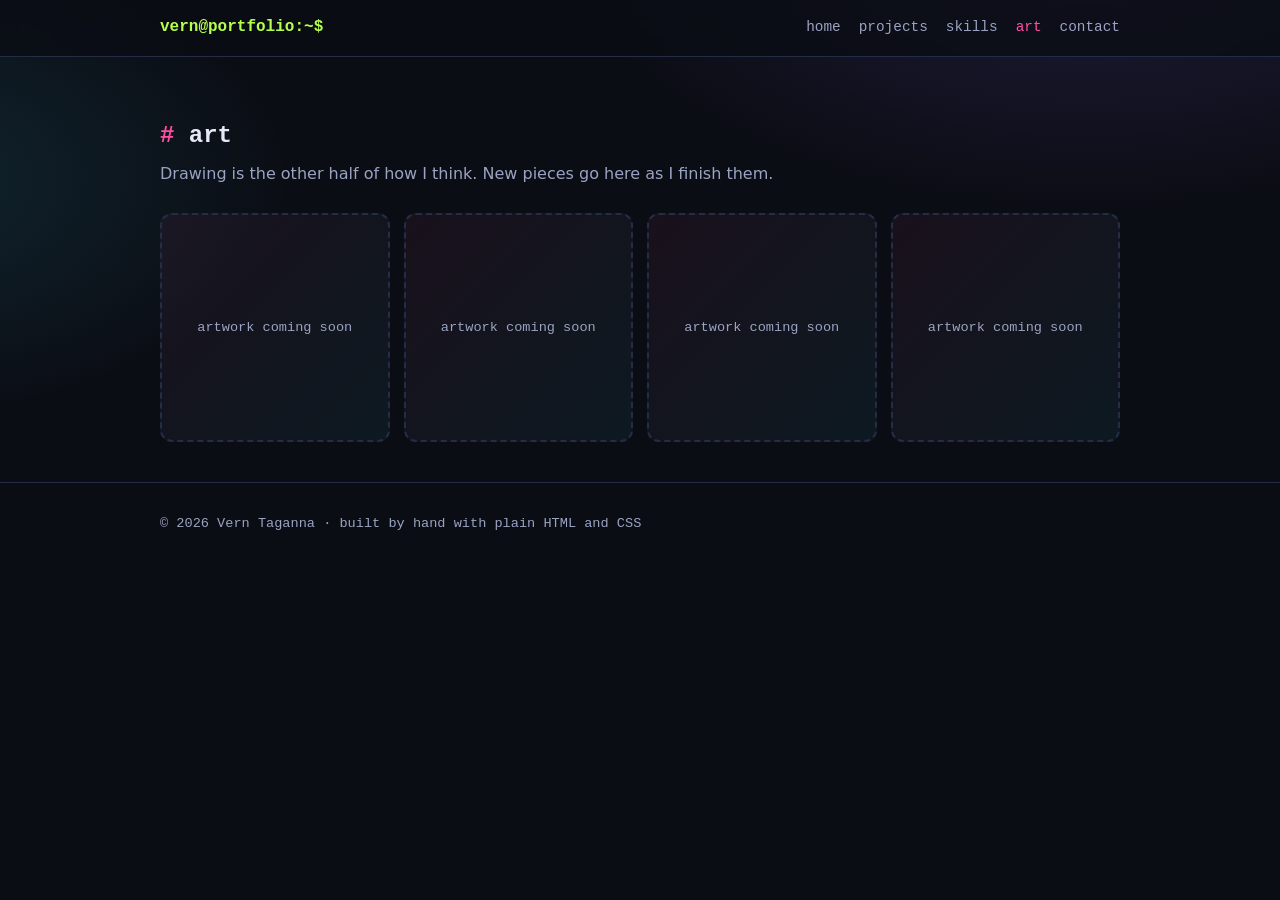
==== art.html @ a0c126cc "Add portfolio site Co-Authored-By: Claude Sonnet 5.5 <noreply@anthropic.com>" ====
<!doctype html>
<html lang="en">
<head>
<meta charset="utf-8">
<meta name="viewport" content="width=device-width, initial-scale=1">
<title>Art | Vern Taganna</title>
<meta name="description" content="Portfolio of Vern Taganna: artist, cybersecurity student, and home server builder.">
<link rel="stylesheet" href="style.css">
</head>
<body>
<nav><div class="wrap">
  <span class="logo">vern@portfolio:~$</span>
  <ul><li><a href="index.html">home</a></li><li><a href="projects.html">projects</a></li><li><a href="skills.html">skills</a></li><li><a href="art.html" class="active">art</a></li><li><a href="contact.html">contact</a></li></ul>
</div></nav>
<main><section class="page"><div class="wrap">
  <h2>art</h2>
  <p class="sub">Drawing is the other half of how I think. New pieces go here as I finish them.</p>
  <div class="art">
    <!-- Replace a .slot with: <img src="art/your-file.png" alt="Describe the piece" loading="lazy"> -->
    <div class="slot">artwork coming soon</div>
    <div class="slot">artwork coming soon</div>
    <div class="slot">artwork coming soon</div>
    <div class="slot">artwork coming soon</div>
  </div>
</div></section></main>
<footer><div class="wrap">&copy; 2026 Vern Taganna &middot; built by hand with plain HTML and CSS</div></footer>
</body>
</html>
---- style.css ----
:root{
  --bg:#0b0d14; --panel:#131726; --panel2:#1a1f33; --text:#e6e9f5; --muted:#9aa3c2; --line:#262c47;
  --pink:#ff4fa3; --cyan:#35e0ff; --lime:#b6ff4f; --violet:#8b6bff; --amber:#ffb84f;
  --mono:ui-monospace,SFMono-Regular,Menlo,Consolas,"Liberation Mono",monospace;
  --sans:system-ui,-apple-system,"Segoe UI",Roboto,Helvetica,Arial,sans-serif;
}
*{box-sizing:border-box}
body{margin:0;background:var(--bg);color:var(--text);font-family:var(--sans);line-height:1.6;
  background-image:radial-gradient(900px 500px at 85% -10%,rgba(139,107,255,.18),transparent 60%),
                   radial-gradient(700px 400px at -10% 20%,rgba(53,224,255,.12),transparent 60%);
  background-attachment:fixed}
a{color:var(--cyan);text-decoration:none}
a:hover{text-decoration:underline}
.wrap{max-width:1000px;margin:0 auto;padding:0 20px}
nav{position:sticky;top:0;z-index:5;backdrop-filter:blur(10px);background:rgba(11,13,20,.8);border-bottom:1px solid var(--line)}
nav .wrap{display:flex;gap:20px;align-items:center;justify-content:space-between;height:56px}
.logo{font-family:var(--mono);font-weight:700;color:var(--lime)}
nav ul{display:flex;gap:18px;list-style:none;margin:0;padding:0;font-family:var(--mono);font-size:.9rem}
nav ul a{color:var(--muted)}
nav ul a:hover{color:var(--pink);text-decoration:none}
nav ul a.active{color:var(--pink)}
header.hero{padding:110px 0 80px}
.prompt{font-family:var(--mono);color:var(--lime);font-size:.95rem}
h1{font-size:clamp(2.2rem,6vw,3.8rem);line-height:1.1;margin:.3em 0}
.grad{background:linear-gradient(90deg,var(--pink),var(--violet),var(--cyan));-webkit-background-clip:text;background-clip:text;color:transparent}
.lead{max-width:640px;color:var(--muted);font-size:1.1rem}
.cursor{display:inline-block;width:.6ch;height:1em;background:var(--lime);vertical-align:-.15em;animation:blink 1s steps(1) infinite}
@keyframes blink{50%{opacity:0}}
.btns{display:flex;gap:12px;flex-wrap:wrap;margin-top:26px}
.btn{font-family:var(--mono);padding:10px 18px;border-radius:8px;border:1px solid var(--line);background:var(--panel);color:var(--text);font-size:.9rem}
.btn:hover{text-decoration:none;border-color:var(--cyan);box-shadow:0 0 18px rgba(53,224,255,.25)}
.btn.primary{background:linear-gradient(90deg,var(--pink),var(--violet));border:none;color:#fff}
section.page{padding:60px 0 40px}
h2{font-family:var(--mono);font-size:1.5rem;margin:0 0 6px}
h2::before{content:"# ";color:var(--pink)}
.sub{color:var(--muted);margin:0 0 26px}
.grid{display:grid;gap:18px;grid-template-columns:repeat(auto-fit,minmax(270px,1fr))}
.card{background:var(--panel);border:1px solid var(--line);border-radius:12px;padding:20px;position:relative;overflow:hidden;transition:transform .15s,border-color .15s}
.card:hover{transform:translateY(-3px);border-color:var(--accent,var(--cyan))}
.card::before{content:"";position:absolute;inset:0 0 auto 0;height:3px;background:var(--accent,var(--cyan))}
.card h3{margin:.2em 0 .4em;font-size:1.15rem}
.card p{color:var(--muted);margin:.2em 0 1em;font-size:.95rem}
.tags{display:flex;flex-wrap:wrap;gap:6px;margin-bottom:14px}
.tag{font-family:var(--mono);font-size:.75rem;padding:3px 9px;border-radius:999px;background:var(--panel2);color:var(--accent,var(--cyan));border:1px solid var(--line)}
.skills{display:grid;gap:14px;grid-template-columns:repeat(auto-fit,minmax(220px,1fr))}
.skill{background:var(--panel);border:1px solid var(--line);border-left:4px solid var(--accent);border-radius:10px;padding:16px}
.skill h3{margin:0 0 6px;font-family:var(--mono);font-size:.95rem;color:var(--accent)}
.skill p{margin:0;color:var(--muted);font-size:.92rem}
.art{display:grid;gap:14px;grid-template-columns:repeat(auto-fill,minmax(210px,1fr))}
.slot{aspect-ratio:1/1;border:2px dashed var(--line);border-radius:12px;display:flex;align-items:center;justify-content:center;text-align:center;color:var(--muted);font-family:var(--mono);font-size:.85rem;padding:14px;
  background:linear-gradient(135deg,rgba(255,79,163,.06),rgba(53,224,255,.06))}
.art img{width:100%;aspect-ratio:1/1;object-fit:cover;border-radius:12px;border:1px solid var(--line)}
.links{list-style:none;padding:0;margin:0;font-family:var(--mono);font-size:1.05rem}
.links li{margin:0 0 12px}
.links span{color:var(--lime)}
footer{border-top:1px solid var(--line);padding:30px 0;color:var(--muted);font-family:var(--mono);font-size:.85rem}
@media (max-width:600px){nav ul{gap:12px;font-size:.8rem}nav ul~.logo,nav .logo:not(:only-child){display:none}header.hero{padding-top:60px}}
@media (prefers-reduced-motion:reduce){.cursor{animation:none}.card{transition:none}}
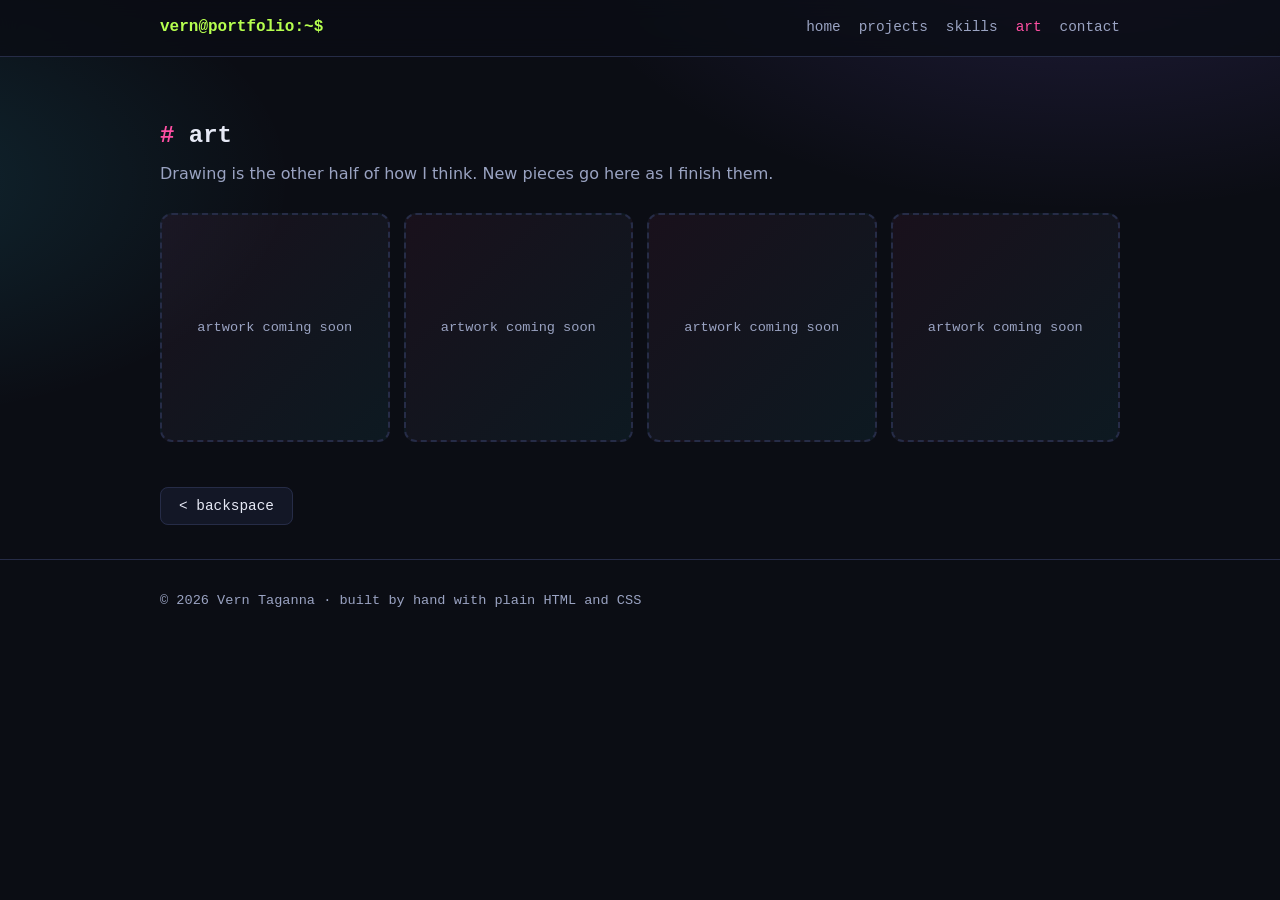
==== commit deca3ed8: "Add backspace buttons and Instagram link Co-Authored-By: Claude Sonnet 5.5 <noreply@anthropic.com>" ====
--- a/art.html
+++ b/art.html
@@ -23,6 +23,7 @@
     <div class="slot">artwork coming soon</div>
   </div>
 </div></section></main>
+<div class="wrap back"><a class="btn" href="index.html">&lt; backspace</a></div>
 <footer><div class="wrap">&copy; 2026 Vern Taganna &middot; built by hand with plain HTML and CSS</div></footer>
 </body>
 </html>
--- a/style.css
+++ b/style.css
@@ -56,3 +56,4 @@
 footer{border-top:1px solid var(--line);padding:30px 0;color:var(--muted);font-family:var(--mono);font-size:.85rem}
 @media (max-width:600px){nav ul{gap:12px;font-size:.8rem}nav ul~.logo,nav .logo:not(:only-child){display:none}header.hero{padding-top:60px}}
 @media (prefers-reduced-motion:reduce){.cursor{animation:none}.card{transition:none}}
+.back{padding:10px 20px 40px}
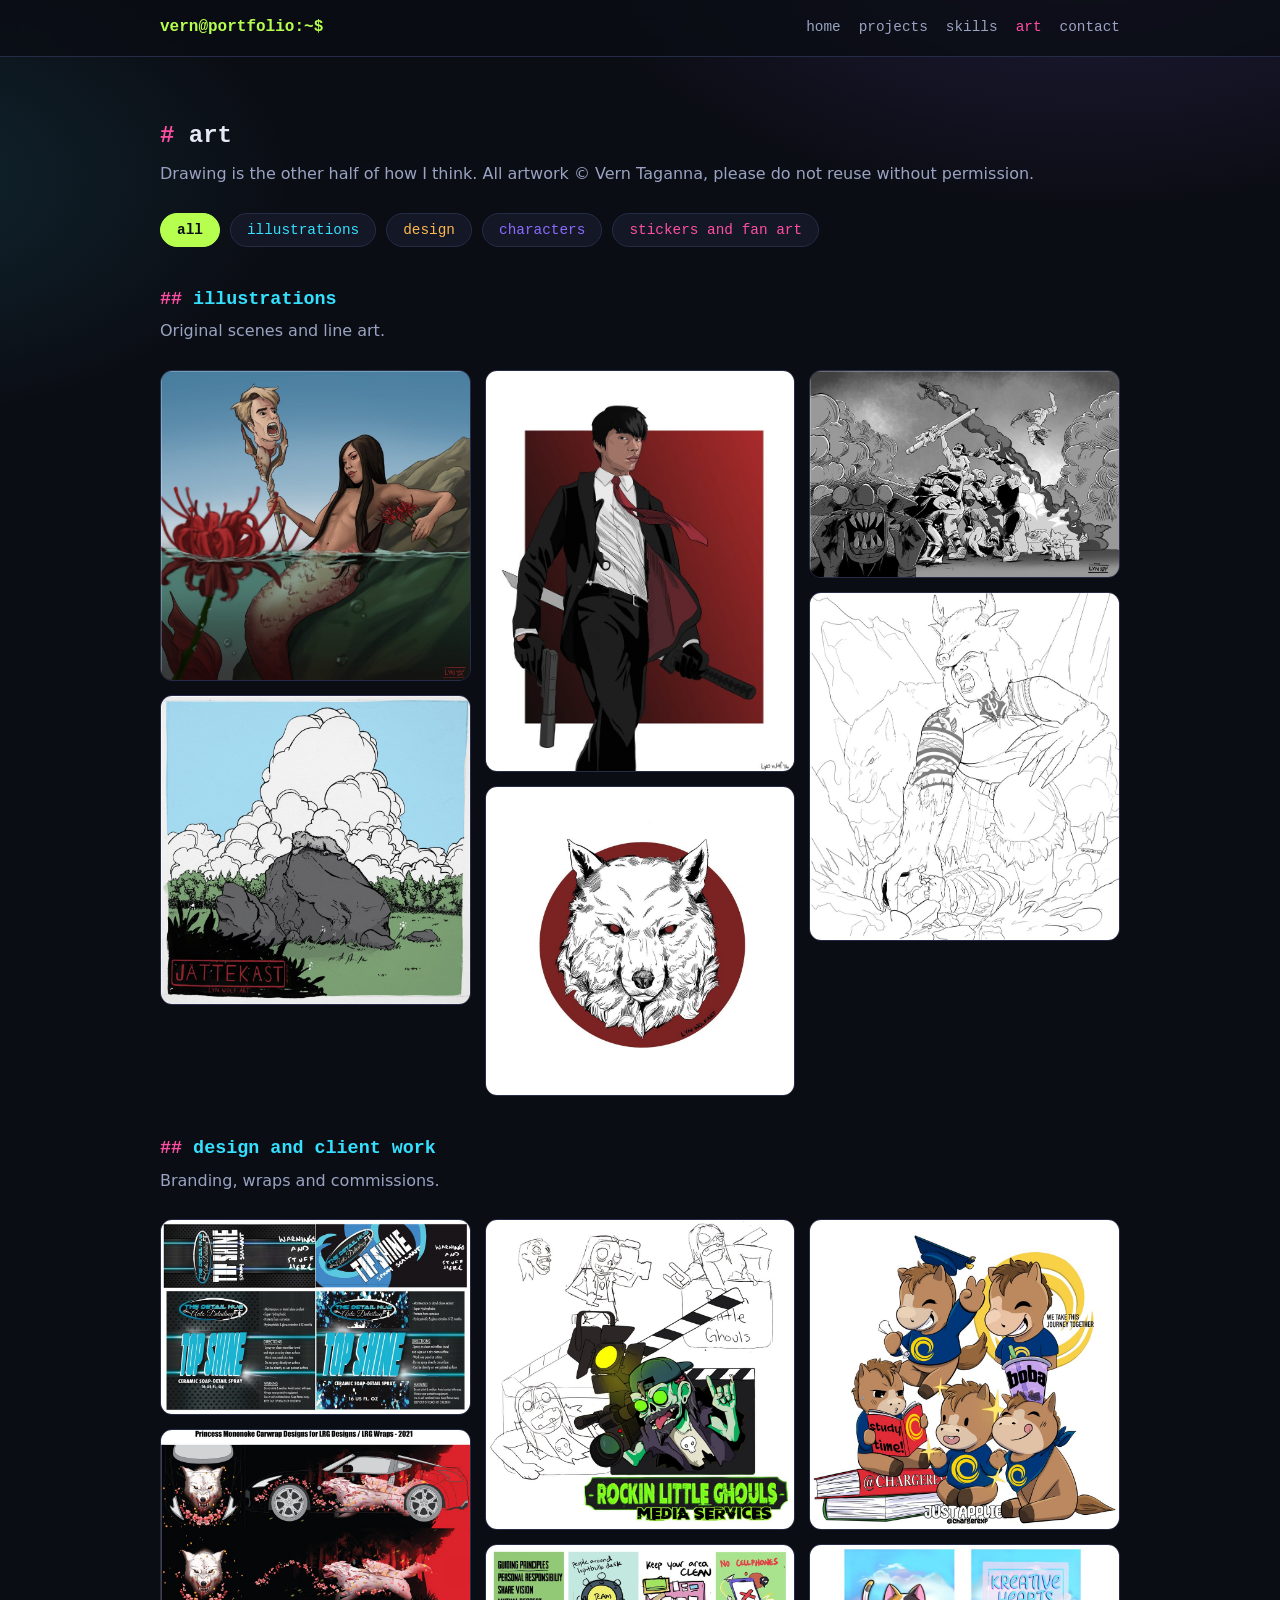
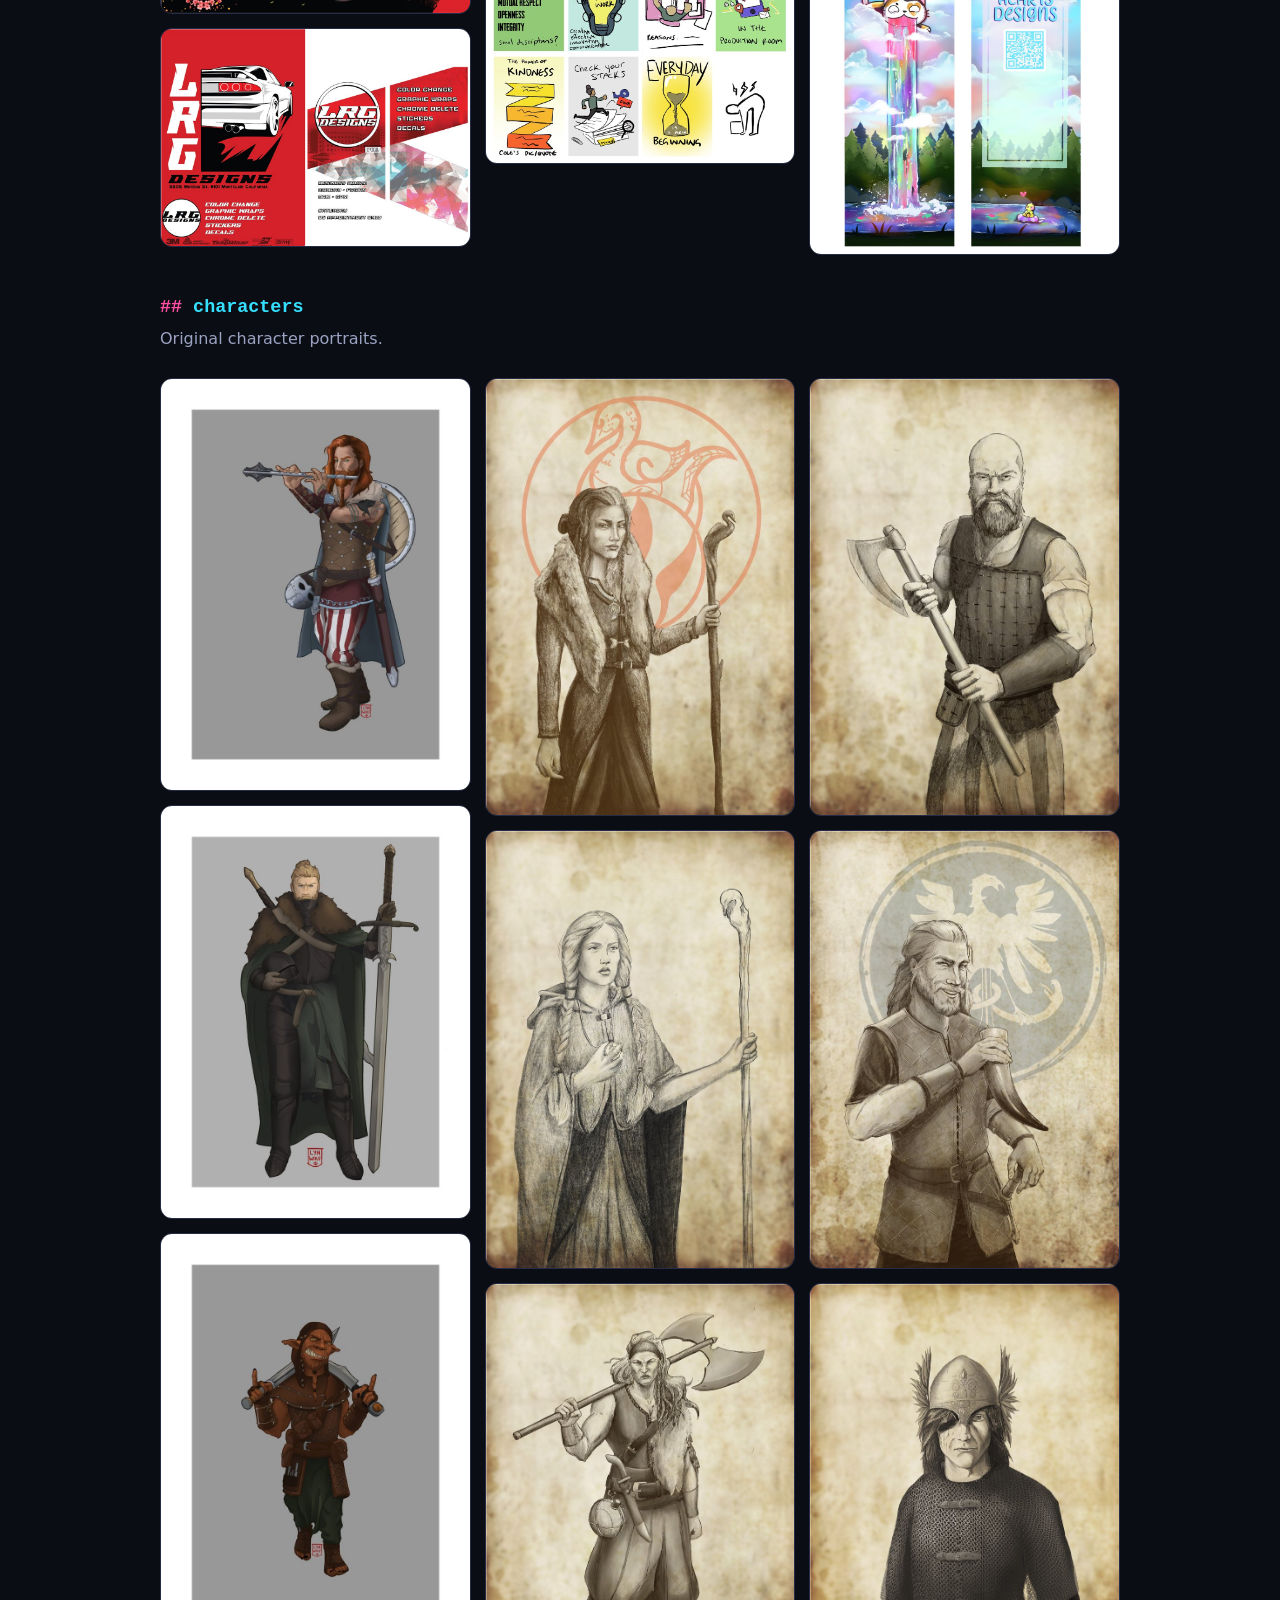
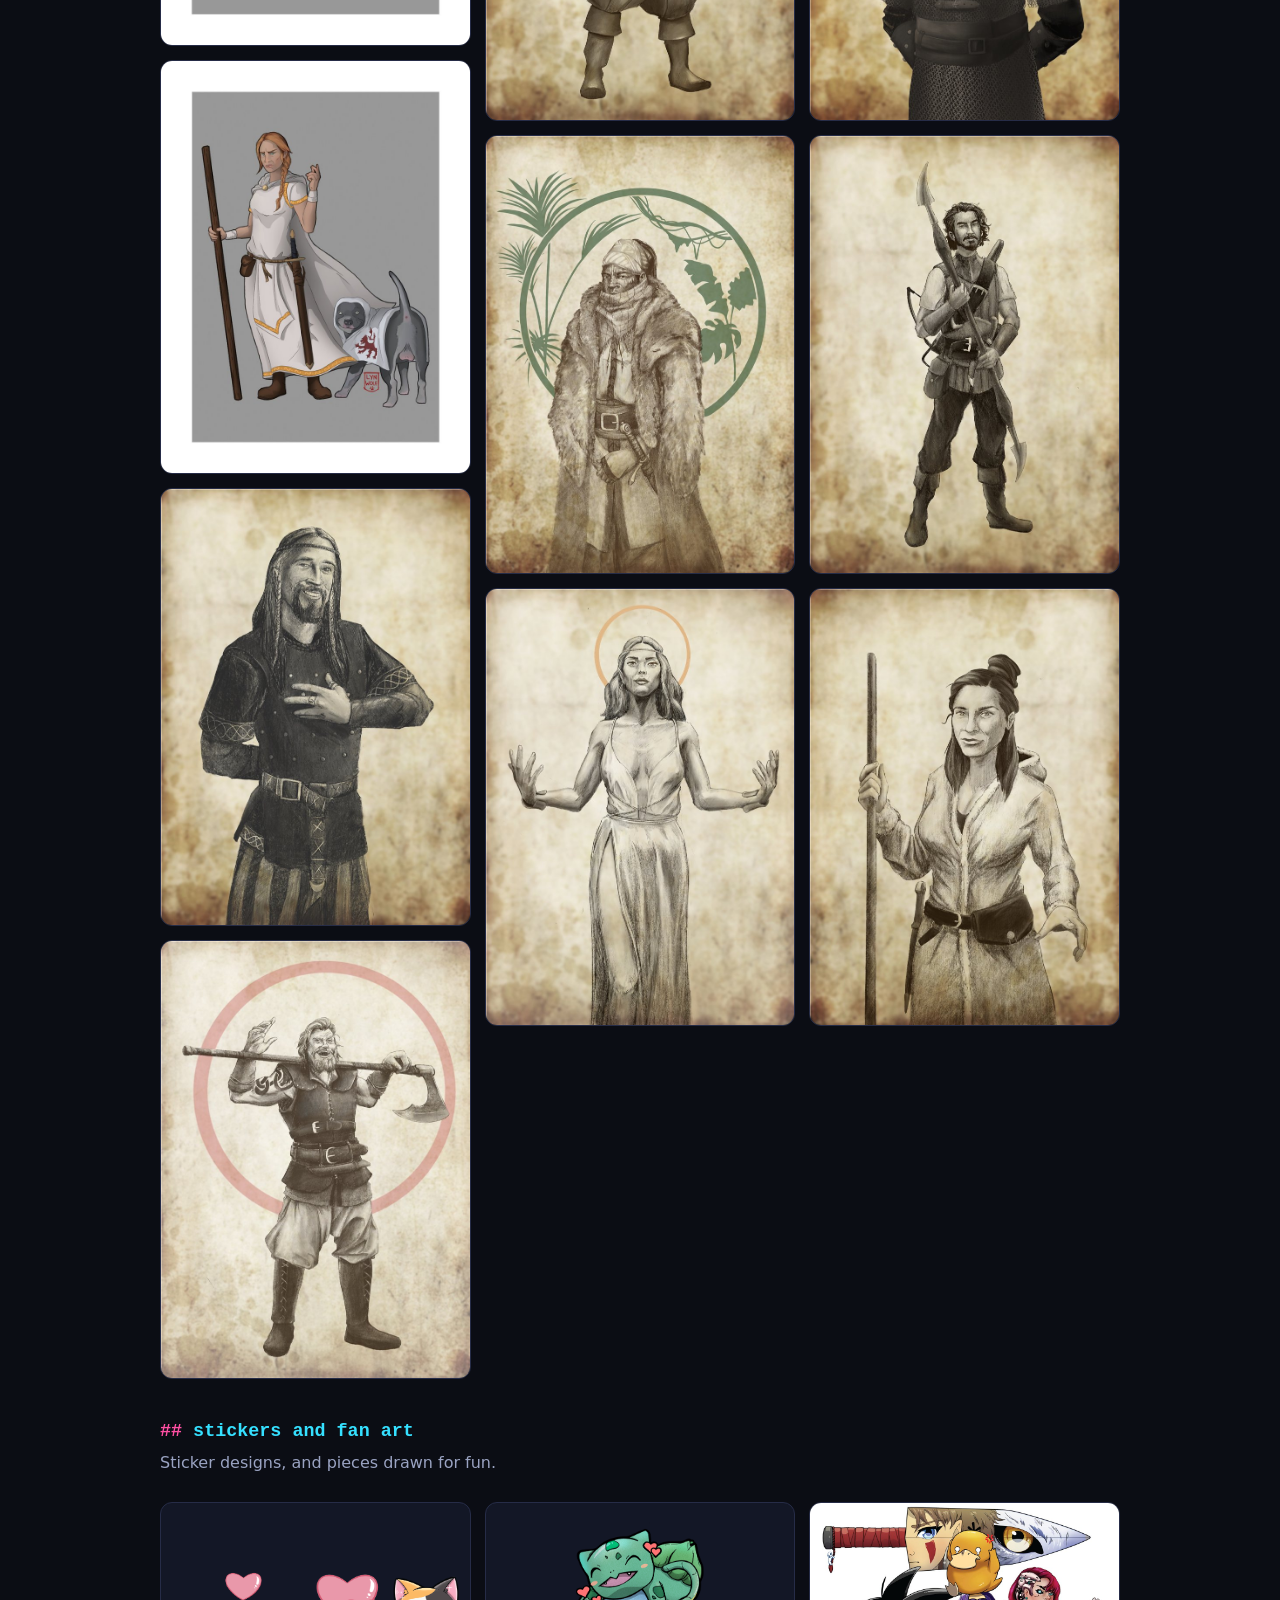
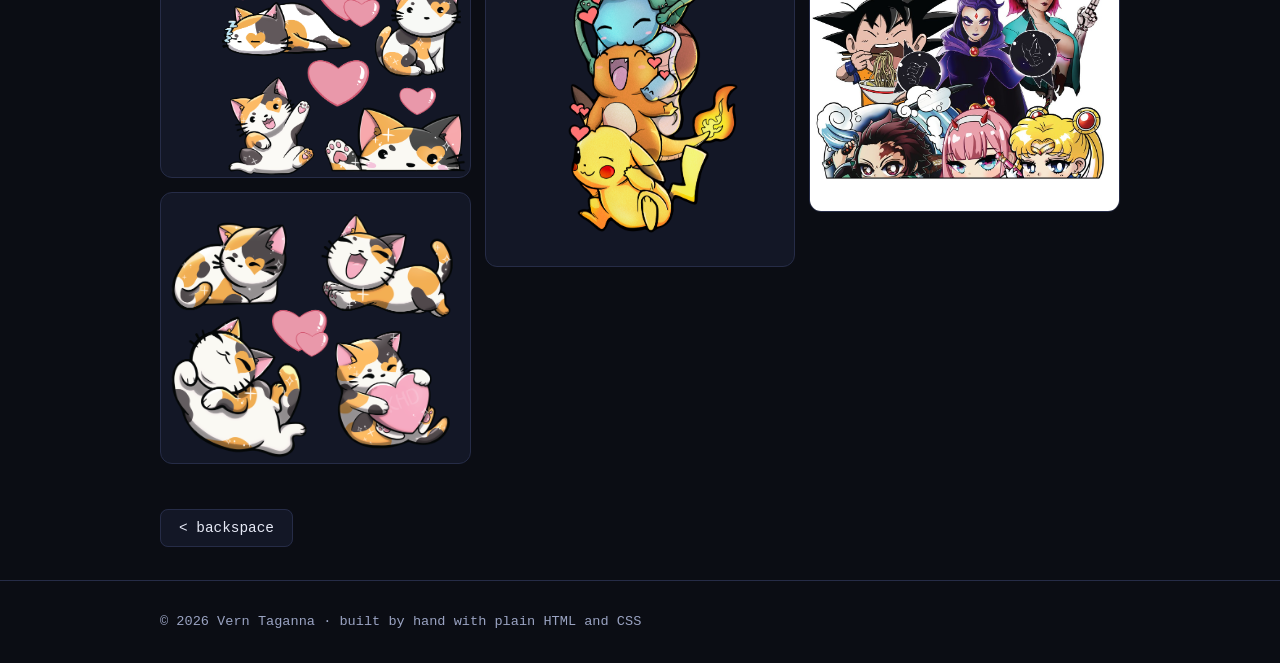
==== commit 04d607b9: "Add STORM, education and competitions; art categories and order Co-Authored-By: Claude Sonnet 5.5 <n" ====
--- a/art.html
+++ b/art.html
@@ -14,16 +14,88 @@
 </div></nav>
 <main><section class="page"><div class="wrap">
   <h2>art</h2>
-  <p class="sub">Drawing is the other half of how I think. New pieces go here as I finish them.</p>
+  <p class="sub">Drawing is the other half of how I think. All artwork &copy; Vern Taganna, please do not reuse without permission.</p>
+  <div class="filters" id="filters" role="group" aria-label="Filter artwork by category">
+    <button type="button" class="chip active" data-filter="all" style="--c:var(--lime)">all</button>
+    <button type="button" class="chip" data-filter="illustrations" style="--c:var(--cyan)">illustrations</button>
+    <button type="button" class="chip" data-filter="design" style="--c:var(--amber)">design</button>
+    <button type="button" class="chip" data-filter="characters" style="--c:var(--violet)">characters</button>
+    <button type="button" class="chip" data-filter="fun" style="--c:var(--pink)">stickers and fan art</button>
+  </div>
+  <div class="cat" data-cat="illustrations">
+  <h3 class="group">illustrations</h3>
+  <p class="sub">Original scenes and line art.</p>
   <div class="art">
-    <!-- Replace a .slot with: <img src="art/your-file.png" alt="Describe the piece" loading="lazy"> -->
-    <div class="slot">artwork coming soon</div>
-    <div class="slot">artwork coming soon</div>
-    <div class="slot">artwork coming soon</div>
-    <div class="slot">artwork coming soon</div>
+    <img src="art/illustrations-01.jpg" width="1000" height="1000" alt="Original illustration 1" loading="lazy" draggable="false">
+    <img src="art/illustrations-02.jpg" width="1000" height="1000" alt="Original illustration 2" loading="lazy" draggable="false">
+    <img src="art/illustrations-03.jpg" width="750" height="971" alt="Original illustration 3" loading="lazy" draggable="false">
+    <img src="art/illustrations-04.jpg" width="1000" height="1000" alt="Original illustration 4" loading="lazy" draggable="false">
+    <img src="art/illustrations-05.jpg" width="1000" height="667" alt="Original illustration 5" loading="lazy" draggable="false">
+    <img src="art/illustrations-06.jpg" width="889" height="1000" alt="Original illustration 6" loading="lazy" draggable="false">
+  </div>
+  </div>
+  <div class="cat" data-cat="design">
+  <h3 class="group">design and client work</h3>
+  <p class="sub">Branding, wraps and commissions.</p>
+  <div class="art">
+    <img src="art/design-01.jpg" width="1000" height="629" alt="Design and client work 1" loading="lazy" draggable="false">
+    <img src="art/design-02.jpg" width="1000" height="592" alt="Design and client work 2" loading="lazy" draggable="false">
+    <img src="art/design-03.jpg" width="1000" height="702" alt="Design and client work 3" loading="lazy" draggable="false">
+    <img src="art/design-04.jpg" width="1000" height="1000" alt="Design and client work 4" loading="lazy" draggable="false">
+    <img src="art/design-05.jpg" width="1000" height="707" alt="Design and client work 5" loading="lazy" draggable="false">
+    <img src="art/design-06.jpg" width="1000" height="1000" alt="Design and client work 6" loading="lazy" draggable="false">
+    <img src="art/design-07.jpg" width="1000" height="1000" alt="Design and client work 7" loading="lazy" draggable="false">
+  </div>
+  </div>
+  <div class="cat" data-cat="characters">
+  <h3 class="group">characters</h3>
+  <p class="sub">Original character portraits.</p>
+  <div class="art">
+    <img src="art/characters-13.jpg" width="750" height="1000" alt="Original character portrait, full color 1" loading="lazy" draggable="false">
+    <img src="art/characters-14.jpg" width="750" height="1000" alt="Original character portrait, full color 2" loading="lazy" draggable="false">
+    <img src="art/characters-15.jpg" width="750" height="1000" alt="Original character portrait, full color 3" loading="lazy" draggable="false">
+    <img src="art/characters-16.jpg" width="750" height="1000" alt="Original character portrait, full color 4" loading="lazy" draggable="false">
+    <img src="art/characters-01.jpg" width="707" height="1000" alt="Original character portrait, black and white 1" loading="lazy" draggable="false">
+    <img src="art/characters-02.jpg" width="707" height="1000" alt="Original character portrait, black and white 2" loading="lazy" draggable="false">
+    <img src="art/characters-03.jpg" width="707" height="1000" alt="Original character portrait, black and white 3" loading="lazy" draggable="false">
+    <img src="art/characters-04.jpg" width="707" height="1000" alt="Original character portrait, black and white 4" loading="lazy" draggable="false">
+    <img src="art/characters-05.jpg" width="707" height="1000" alt="Original character portrait, black and white 5" loading="lazy" draggable="false">
+    <img src="art/characters-06.jpg" width="707" height="1000" alt="Original character portrait, black and white 6" loading="lazy" draggable="false">
+    <img src="art/characters-07.jpg" width="707" height="1000" alt="Original character portrait, black and white 7" loading="lazy" draggable="false">
+    <img src="art/characters-08.jpg" width="707" height="1000" alt="Original character portrait, black and white 8" loading="lazy" draggable="false">
+    <img src="art/characters-09.jpg" width="707" height="1000" alt="Original character portrait, black and white 9" loading="lazy" draggable="false">
+    <img src="art/characters-10.jpg" width="707" height="1000" alt="Original character portrait, black and white 10" loading="lazy" draggable="false">
+    <img src="art/characters-11.jpg" width="707" height="1000" alt="Original character portrait, black and white 11" loading="lazy" draggable="false">
+    <img src="art/characters-12.jpg" width="707" height="1000" alt="Original character portrait, black and white 12" loading="lazy" draggable="false">
+  </div>
+  </div>
+  <div class="cat" data-cat="fun">
+  <h3 class="group">stickers and fan art</h3>
+  <p class="sub">Sticker designs, and pieces drawn for fun.</p>
+  <div class="art">
+    <img src="art/stickers-01.png" width="906" height="805" alt="Calico cat sticker design 1" loading="lazy" draggable="false">
+    <img src="art/stickers-02.png" width="758" height="663" alt="Calico cat sticker design 2" loading="lazy" draggable="false">
+    <img src="art/fanart-01.png" width="849" height="1000" alt="Fan art 1" loading="lazy" draggable="false">
+    <img src="art/fanart-02.jpg" width="1000" height="999" alt="Fan art 2" loading="lazy" draggable="false">
+  </div>
   </div>
 </div></section></main>
+<div class="lightbox" id="lb" hidden><img alt="" draggable="false"></div>
 <div class="wrap back"><a class="btn" href="index.html">&lt; backspace</a></div>
 <footer><div class="wrap">&copy; 2026 Vern Taganna &middot; built by hand with plain HTML and CSS</div></footer>
+<script>
+document.addEventListener('contextmenu',function(e){if(e.target.tagName==='IMG')e.preventDefault()});
+document.addEventListener('dragstart',function(e){if(e.target.tagName==='IMG')e.preventDefault()});
+document.querySelectorAll('#filters .chip').forEach(function(b){b.addEventListener('click',function(){
+  var f=b.dataset.filter;
+  document.querySelectorAll('#filters .chip').forEach(function(x){x.classList.toggle('active',x===b)});
+  document.querySelectorAll('.cat').forEach(function(c){c.hidden=(f!=='all'&&c.dataset.cat!==f)});
+})});var lb=document.getElementById('lb'),lbi=lb.querySelector('img');
+document.querySelectorAll('.art img').forEach(function(i){i.addEventListener('click',function(){lbi.src=i.src;lbi.alt=i.alt;lb.hidden=false})});
+lb.addEventListener('click',function(){lb.hidden=true});
+document.addEventListener('keydown',function(e){if(e.key==='Escape')lb.hidden=true});
+</script>
 </body>
 </html>
+
+
--- a/style.css
+++ b/style.css
@@ -57,3 +57,20 @@
 @media (max-width:600px){nav ul{gap:12px;font-size:.8rem}nav ul~.logo,nav .logo:not(:only-child){display:none}header.hero{padding-top:60px}}
 @media (prefers-reduced-motion:reduce){.cursor{animation:none}.card{transition:none}}
 .back{padding:10px 20px 40px}
+h3.group{font-family:var(--mono);font-size:1.15rem;margin:38px 0 4px;color:var(--cyan)}
+h3.group::before{content:"## ";color:var(--pink)}
+.art{display:block;columns:3 240px;column-gap:14px}
+.art img{width:100%;height:auto;aspect-ratio:auto;object-fit:initial;display:block;margin:0 0 14px;break-inside:avoid;cursor:zoom-in;-webkit-user-drag:none;user-select:none;-webkit-touch-callout:none;background:var(--panel)}
+.lightbox{position:fixed;inset:0;z-index:20;background:rgba(5,6,10,.92);display:flex;align-items:center;justify-content:center;padding:20px;cursor:zoom-out}
+.lightbox[hidden]{display:none}
+.lightbox img{max-width:100%;max-height:100%;width:auto;height:auto;border:0;margin:0;cursor:zoom-out;border-radius:8px}
+.filters{display:flex;flex-wrap:wrap;gap:10px;margin:0 0 6px}
+.chip{font-family:var(--mono);font-size:.9rem;padding:8px 16px;border-radius:999px;border:1px solid var(--line);background:var(--panel);color:var(--c);cursor:pointer}
+.chip:hover{border-color:var(--c);box-shadow:0 0 14px color-mix(in srgb,var(--c) 35%,transparent)}
+.chip.active{background:var(--c);color:#0b0d14;border-color:var(--c);font-weight:700}
+.cat[hidden]{display:none}
+.meta{font-family:var(--mono);font-size:.78rem;color:var(--muted);margin:0 0 10px}
+.card p.meta:last-child{margin:6px 0 0;color:var(--accent)}
+.card ul{margin:.2em 0 1em;padding-left:1.15rem;color:var(--muted);font-size:.95rem}
+.card li{margin:0 0 5px}
+.card li::marker{color:var(--accent)}
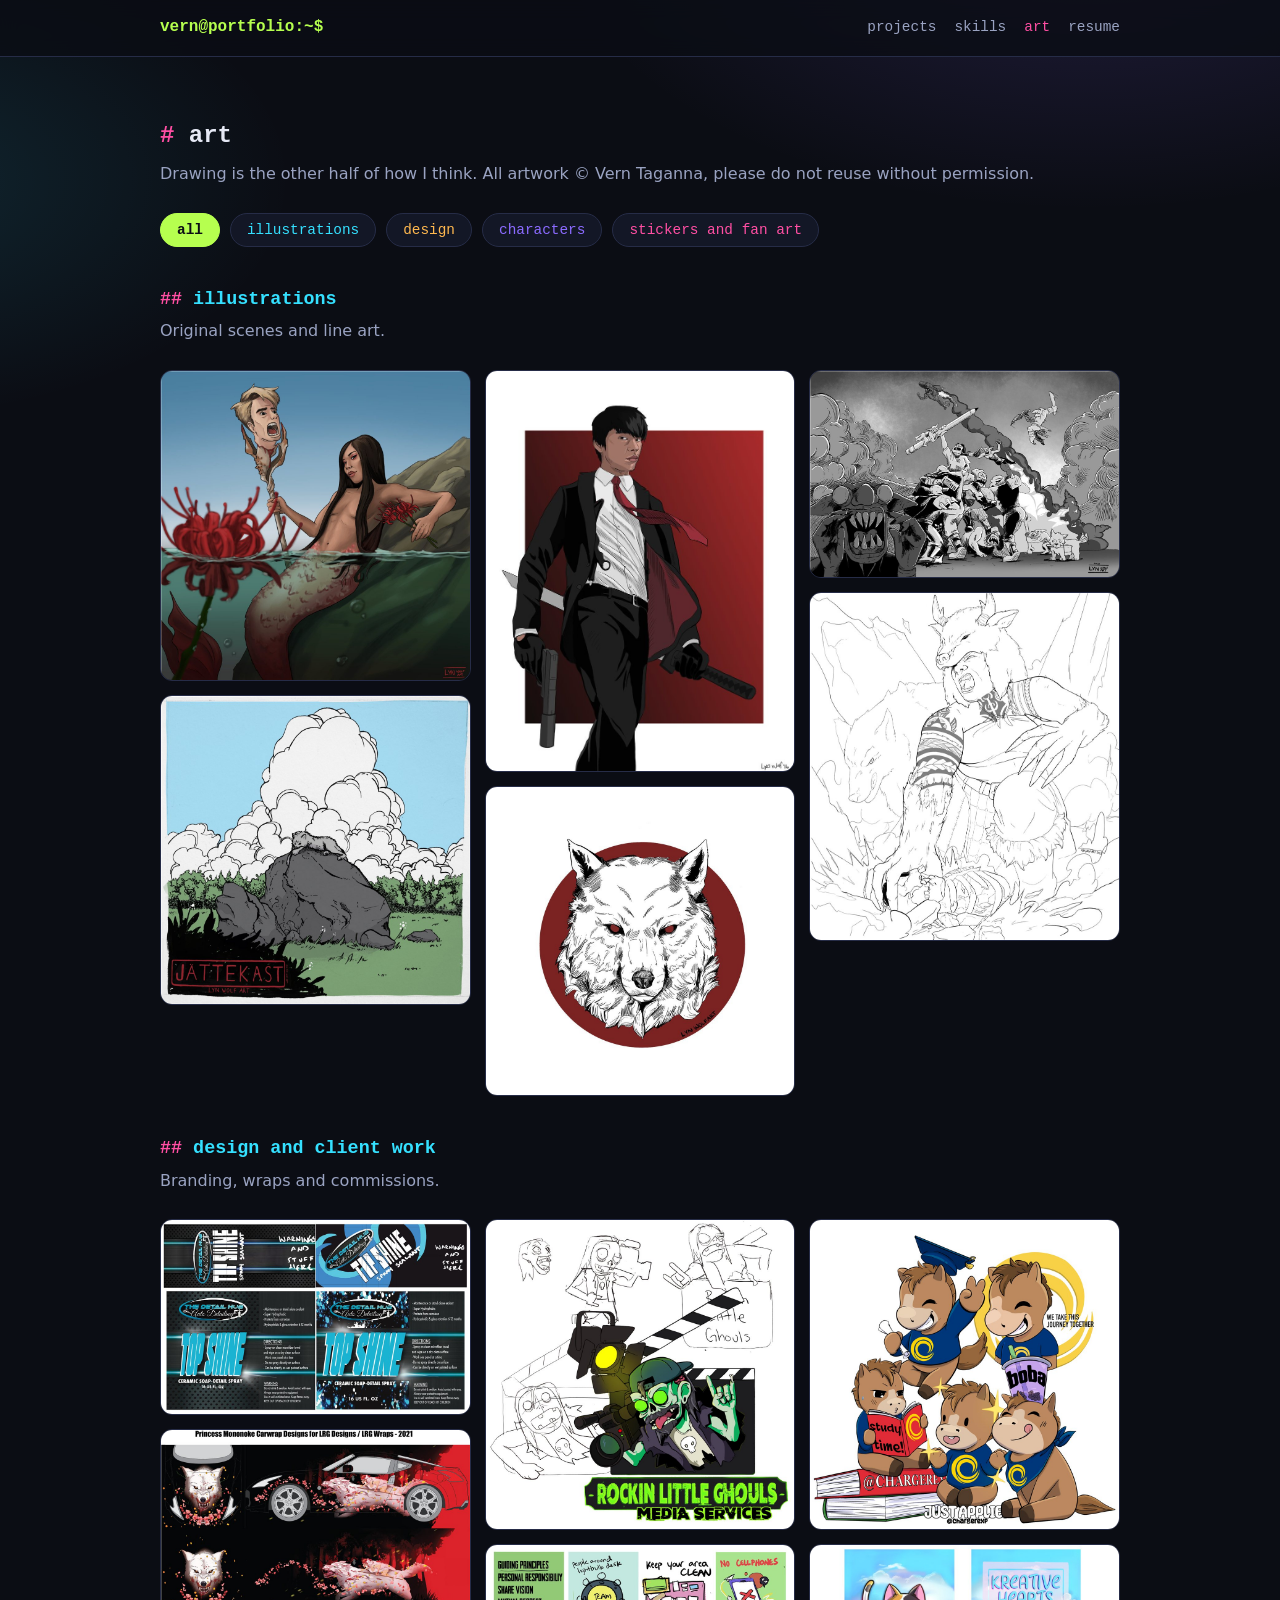
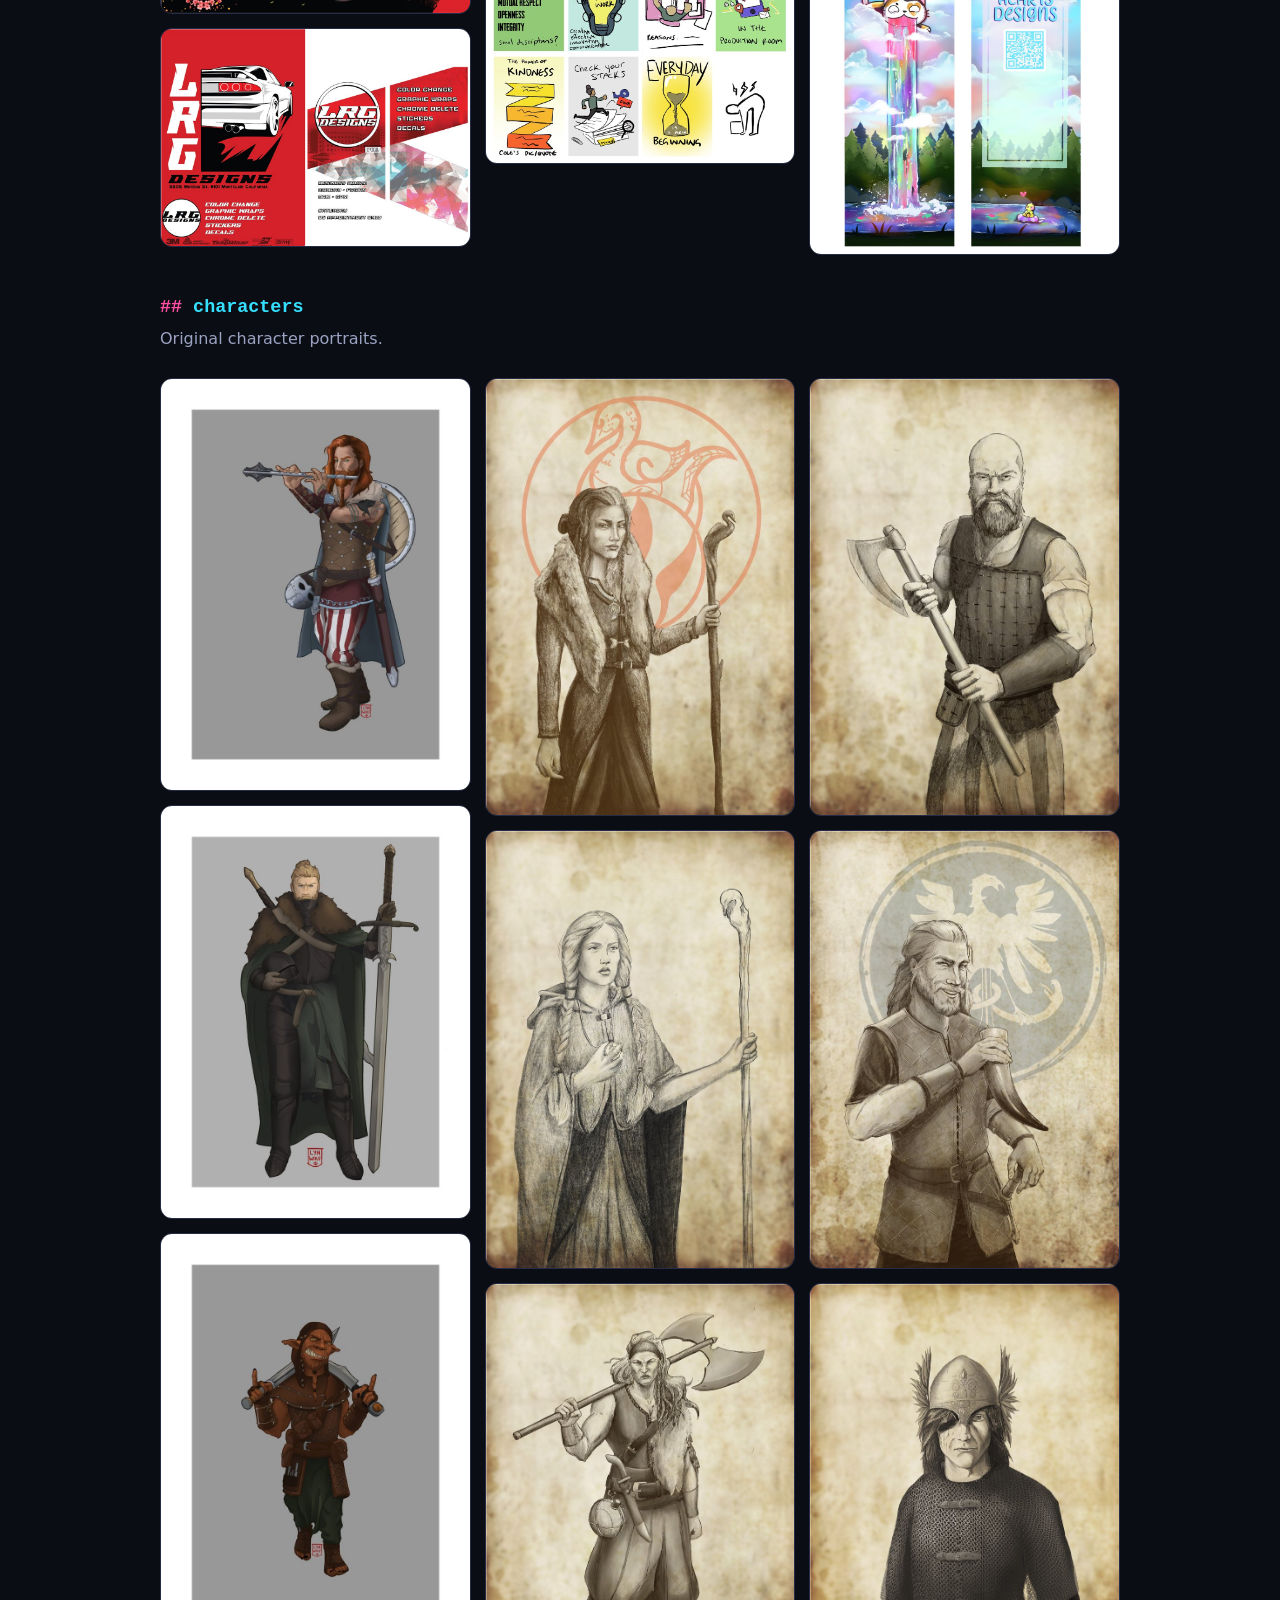
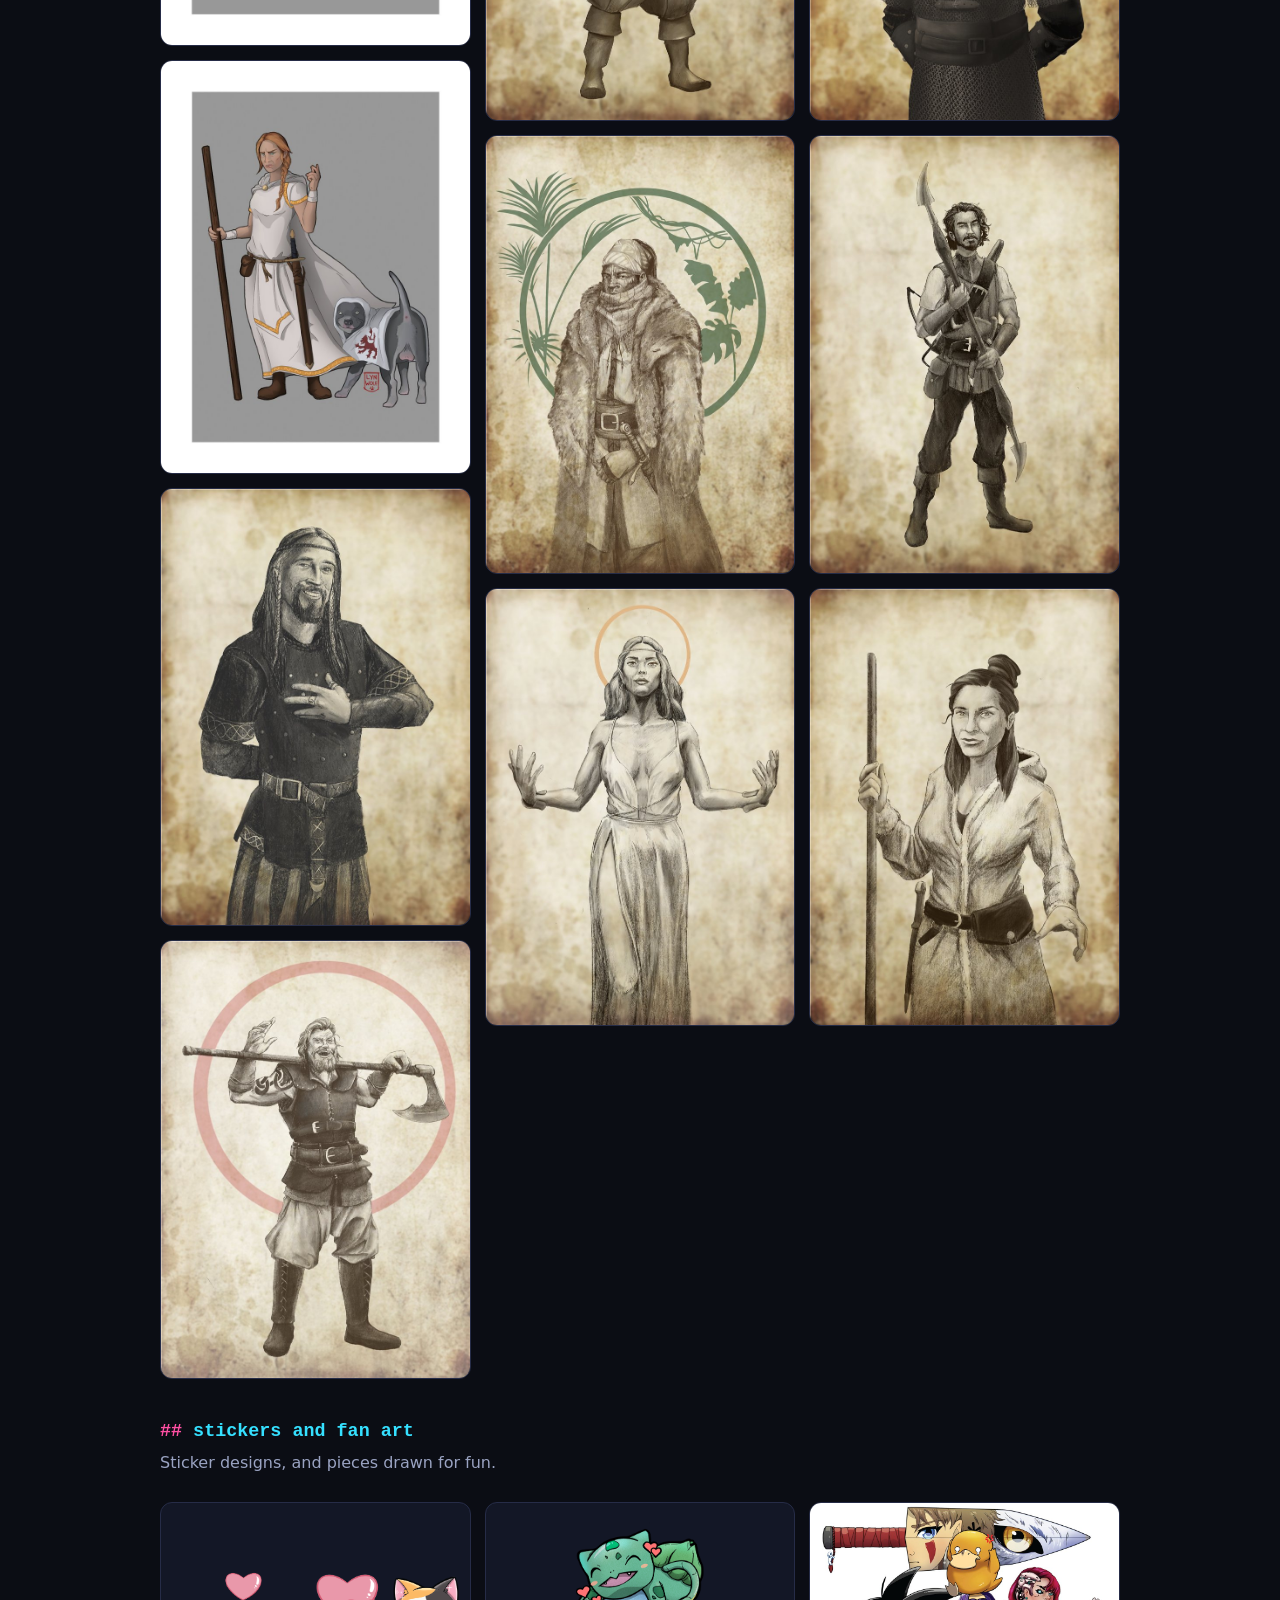
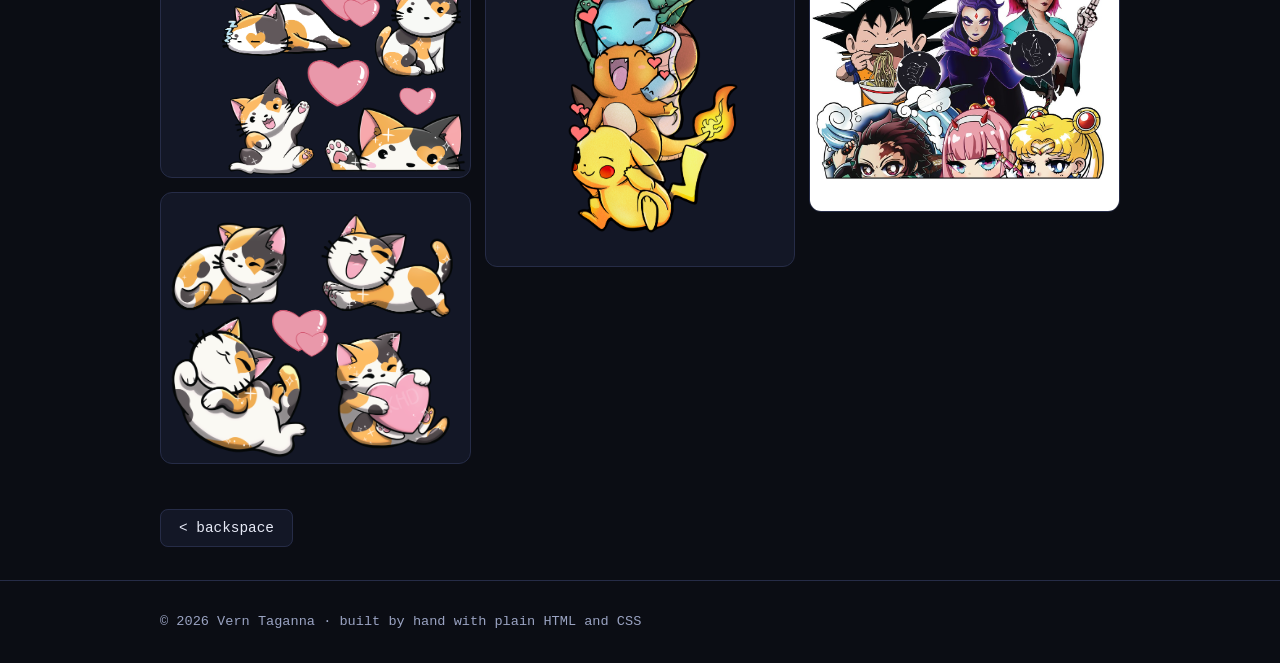
==== commit 893fbee9: "Add resume page, STORM, Python, XPLOIT; move contact to home; button and logo updates Co-Authored-By" ====
--- a/art.html
+++ b/art.html
@@ -9,8 +9,8 @@
 </head>
 <body>
 <nav><div class="wrap">
-  <span class="logo">vern@portfolio:~$</span>
-  <ul><li><a href="index.html">home</a></li><li><a href="projects.html">projects</a></li><li><a href="skills.html">skills</a></li><li><a href="art.html" class="active">art</a></li><li><a href="contact.html">contact</a></li></ul>
+  <a class="logo" href="index.html" aria-label="Home">vern@portfolio:~$</a>
+  <ul><li><a href="projects.html">projects</a></li><li><a href="skills.html">skills</a></li><li><a href="art.html" class="active">art</a></li><li><a href="resume.html">resume</a></li></ul>
 </div></nav>
 <main><section class="page"><div class="wrap">
   <h2>art</h2>
@@ -99,3 +99,6 @@
 </html>
 
 
+
+
+
--- a/style.css
+++ b/style.css
@@ -20,7 +20,7 @@
 nav ul a:hover{color:var(--pink);text-decoration:none}
 nav ul a.active{color:var(--pink)}
 header.hero{padding:110px 0 80px}
-.prompt{font-family:var(--mono);color:var(--lime);font-size:.95rem}
+.prompt{font-family:var(--mono);color:var(--lime);font-size:1rem;font-weight:700}
 h1{font-size:clamp(2.2rem,6vw,3.8rem);line-height:1.1;margin:.3em 0}
 .grad{background:linear-gradient(90deg,var(--pink),var(--violet),var(--cyan));-webkit-background-clip:text;background-clip:text;color:transparent}
 .lead{max-width:640px;color:var(--muted);font-size:1.1rem}
@@ -54,7 +54,7 @@
 .links li{margin:0 0 12px}
 .links span{color:var(--lime)}
 footer{border-top:1px solid var(--line);padding:30px 0;color:var(--muted);font-family:var(--mono);font-size:.85rem}
-@media (max-width:600px){nav ul{gap:12px;font-size:.8rem}nav ul~.logo,nav .logo:not(:only-child){display:none}header.hero{padding-top:60px}}
+@media (max-width:600px){nav ul{gap:12px;font-size:.8rem}nav .wrap{height:auto;min-height:56px;flex-wrap:wrap;padding-top:8px;padding-bottom:8px;gap:6px 14px}header.hero{padding-top:60px}}
 @media (prefers-reduced-motion:reduce){.cursor{animation:none}.card{transition:none}}
 .back{padding:10px 20px 40px}
 h3.group{font-family:var(--mono);font-size:1.15rem;margin:38px 0 4px;color:var(--cyan)}
@@ -74,3 +74,32 @@
 .card ul{margin:.2em 0 1em;padding-left:1.15rem;color:var(--muted);font-size:.95rem}
 .card li{margin:0 0 5px}
 .card li::marker{color:var(--accent)}
+.resume{max-width:820px}
+.res-head{margin:0 0 10px}
+.res-head h1{font-size:clamp(2rem,5vw,2.8rem);margin:0}
+.res-head .role{color:var(--muted);font-size:1.1rem;margin:2px 0 4px}
+.res-head .meta{margin:0 0 12px}
+.res-item{border-left:3px solid var(--line);padding:2px 0 2px 16px;margin:0 0 18px}
+.res-item h4{margin:0;font-size:1.05rem}
+.res-item .org{margin:0 0 6px;font-family:var(--mono);font-size:.85rem;color:var(--cyan)}
+.res-item .org span{color:var(--muted);margin-left:8px}
+.res-item ul{margin:4px 0 0;padding-left:1.15rem;color:var(--muted);font-size:.95rem}
+.res-item li{margin:0 0 4px}
+@media print{
+  nav,.back,.noprint,footer{display:none!important}
+  body{background:#fff!important;color:#111!important}
+  .res-item ul,.res-head .role,.res-item .org span{color:#333!important}
+  .res-item .org{color:#1a4f7a!important}.grad{color:#1a4f7a!important;background:none!important}
+  h2,h3.group{color:#1a4f7a!important}
+}
+.contact{margin-top:44px}
+.contact .lead{margin:6px 0 14px}
+
+a.logo:hover{text-decoration:none;color:var(--pink)}
+.btns{border-top:2px solid;border-bottom:2px solid;border-image:linear-gradient(90deg,var(--pink),var(--violet),var(--cyan)) 1;padding:26px 0;margin-top:34px}
+.btns{display:grid;grid-template-columns:repeat(4,1fr);gap:14px}
+.btns .btn{font-size:clamp(1rem,2.2vw,1.35rem);padding:16px 10px;text-align:center;border-radius:10px}
+@media (max-width:600px){.btns{grid-template-columns:repeat(2,1fr)}}
+
+
+
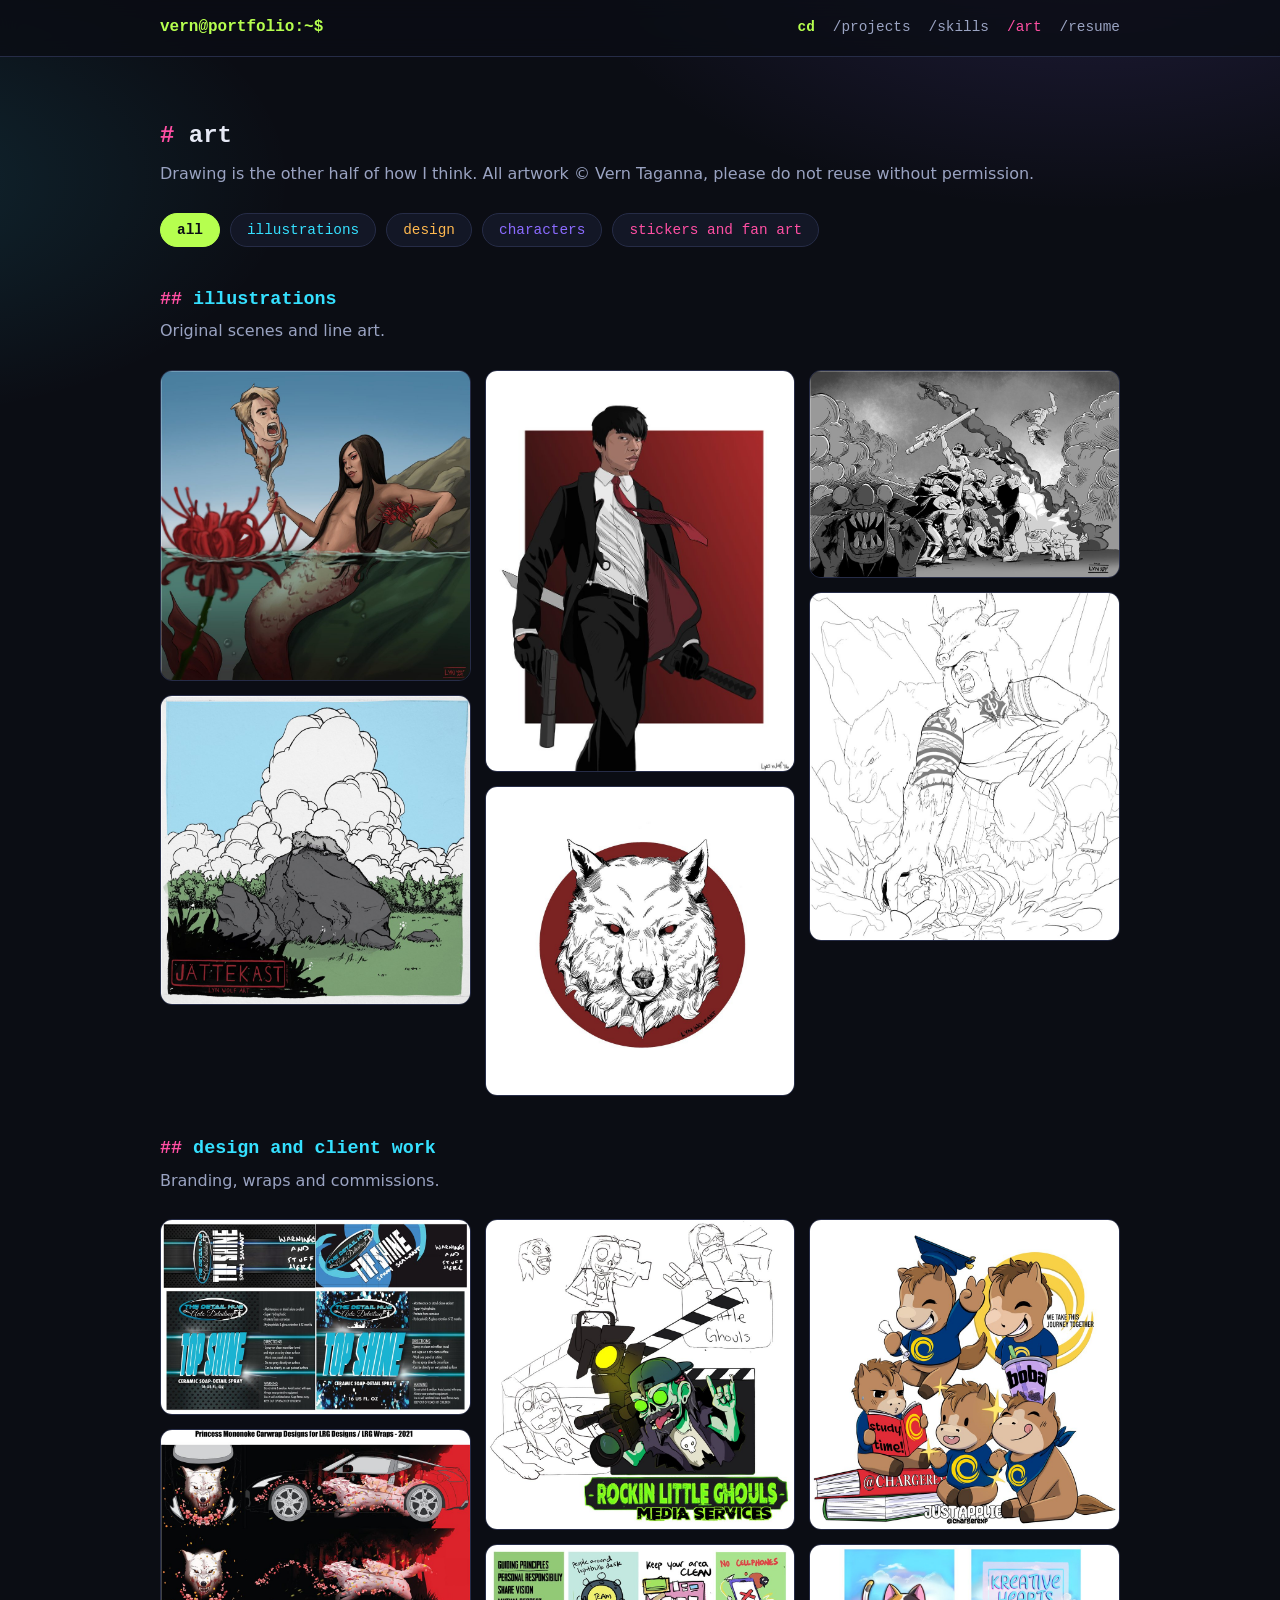
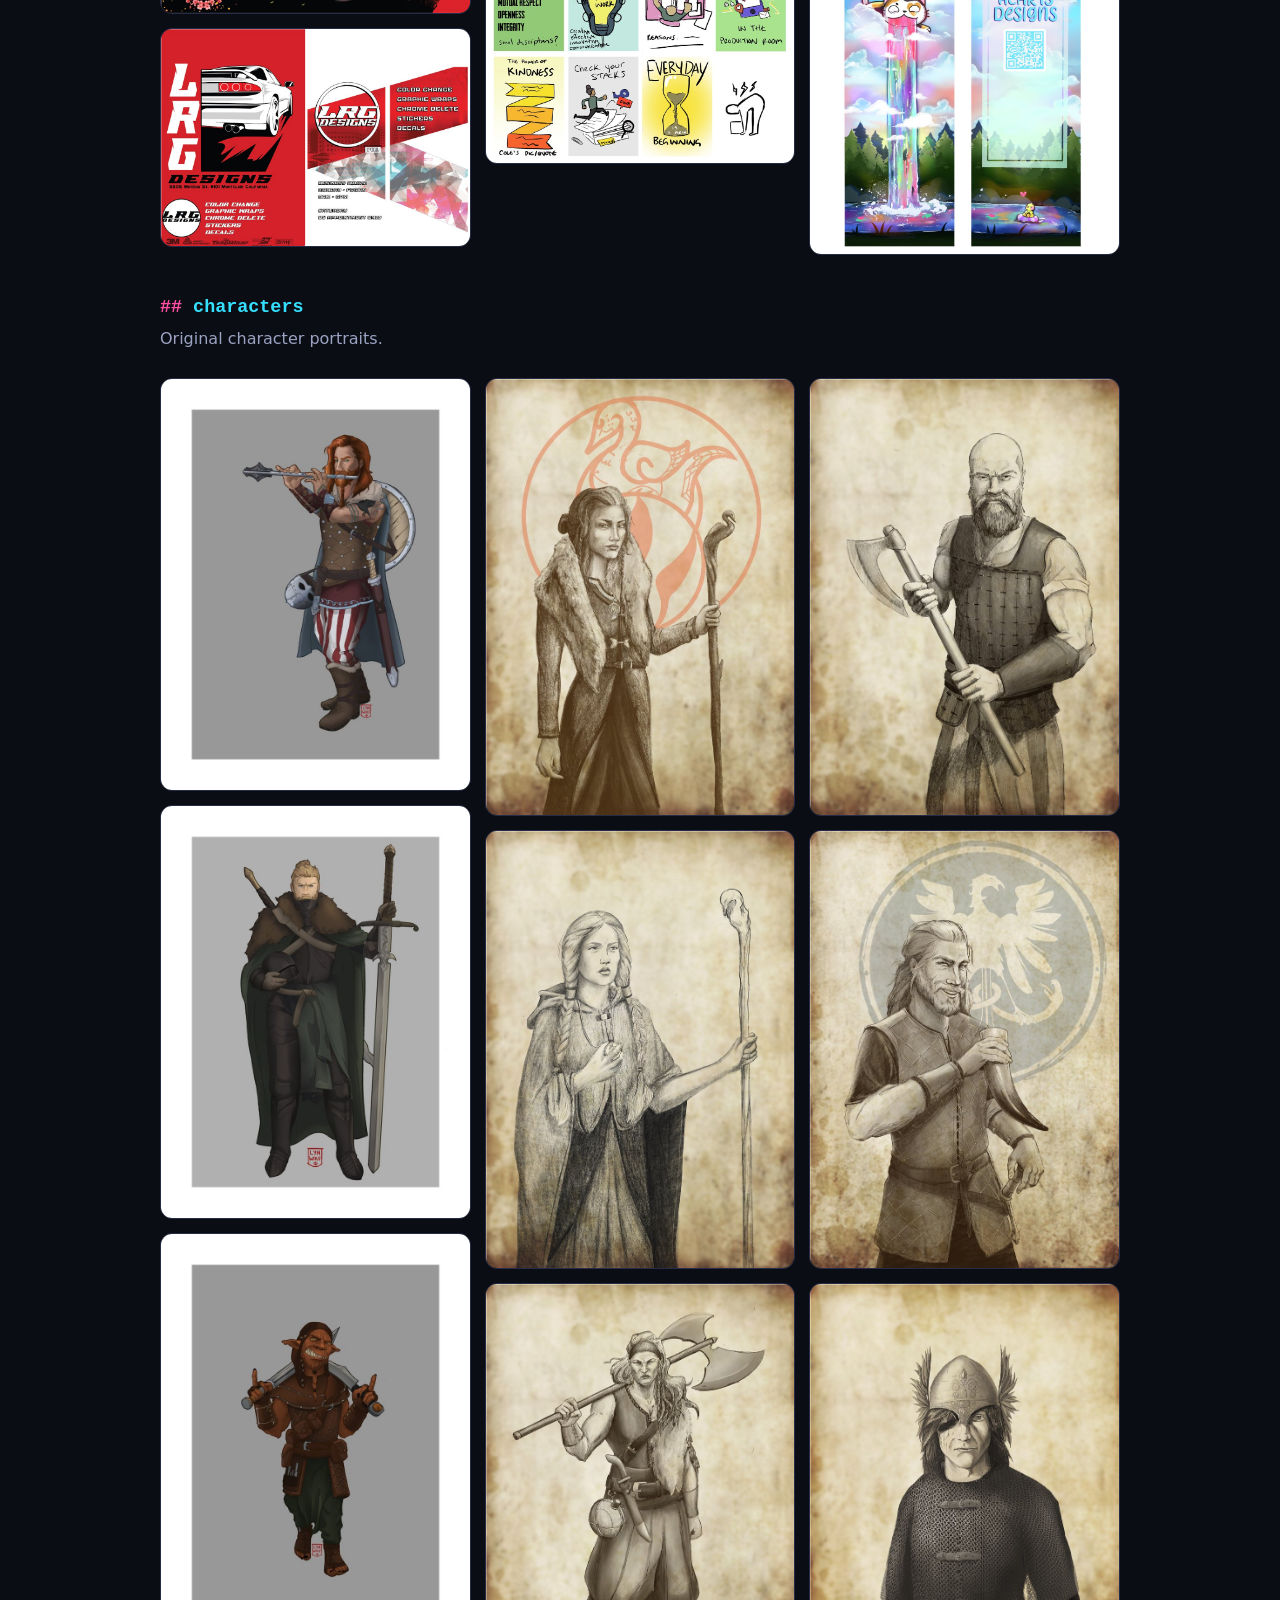
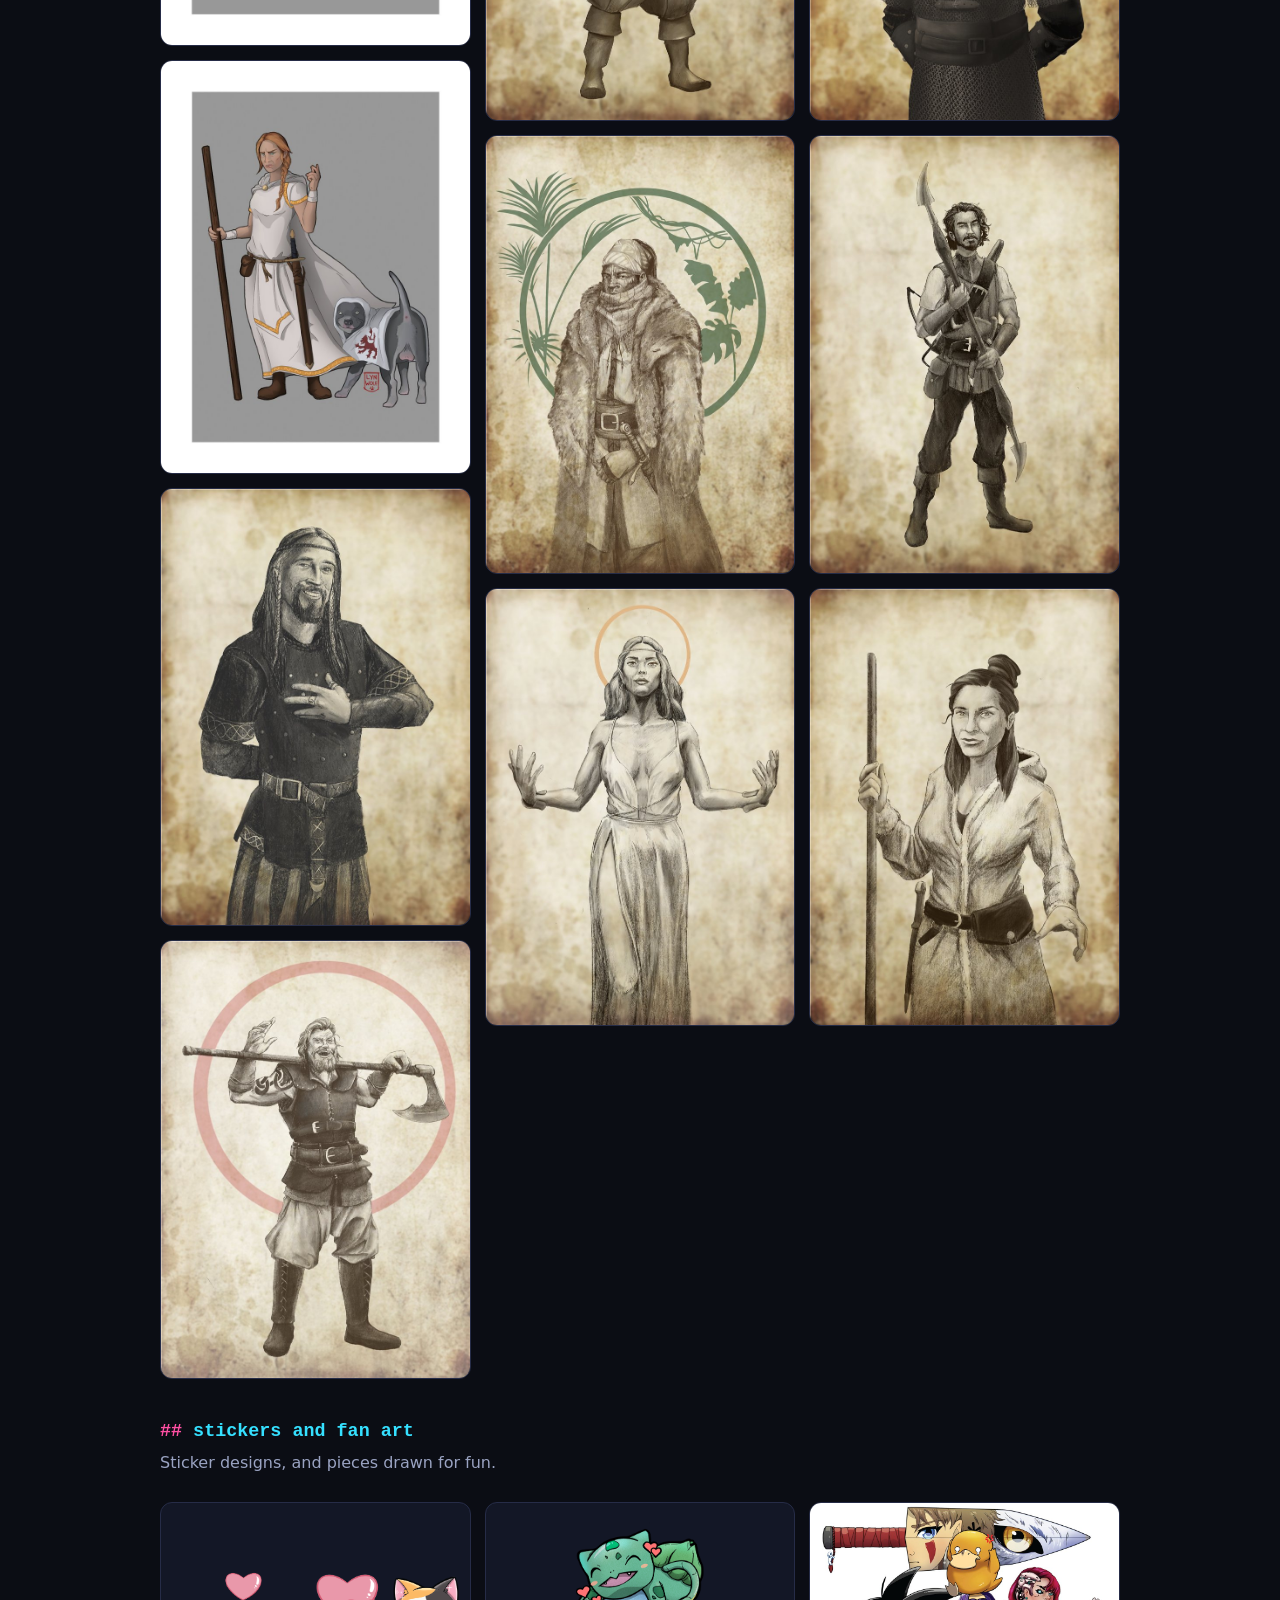
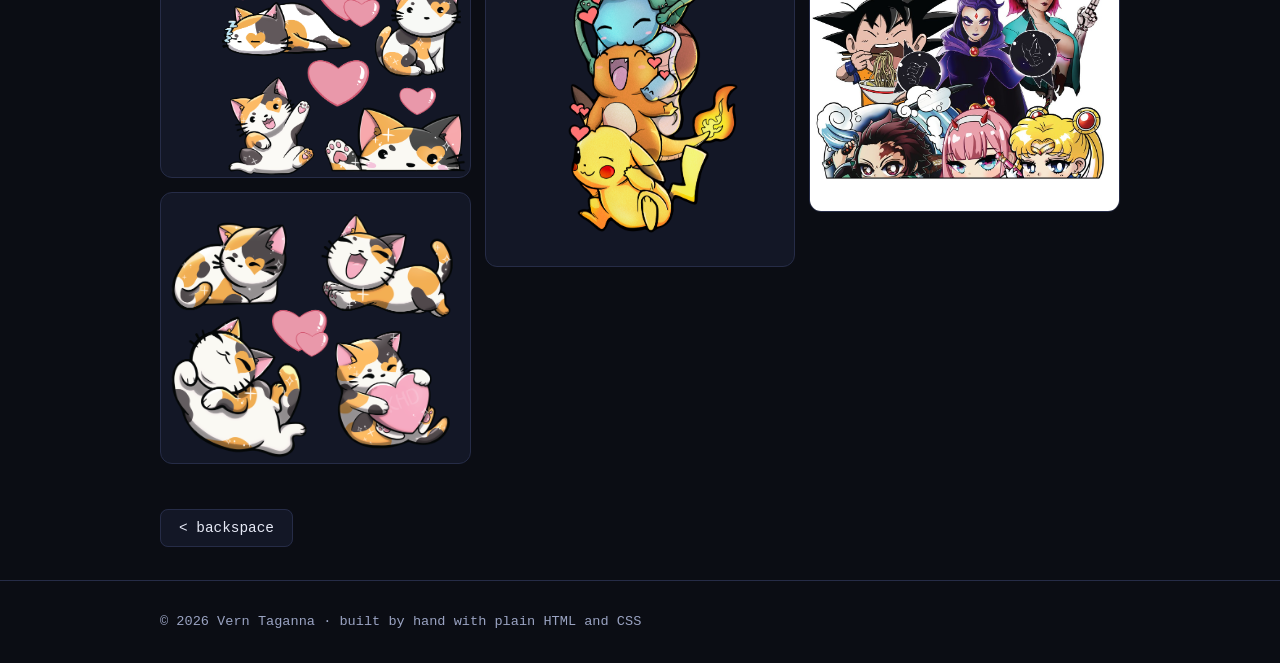
==== commit c99fc85f: "Menu: single leading cd with slash names Co-Authored-By: Claude Sonnet 5.5 <noreply@anthropic.com>" ====
--- a/art.html
+++ b/art.html
@@ -10,7 +10,7 @@
 <body>
 <nav><div class="wrap">
   <a class="logo" href="index.html" aria-label="Home">vern@portfolio:~$</a>
-  <ul><li><a href="projects.html">projects</a></li><li><a href="skills.html">skills</a></li><li><a href="art.html" class="active">art</a></li><li><a href="resume.html">resume</a></li></ul>
+  <ul><li class="cd">cd</li><li><a href="projects.html">/projects</a></li><li><a href="skills.html">/skills</a></li><li><a href="art.html" class="active">/art</a></li><li><a href="resume.html">/resume</a></li></ul>
 </div></nav>
 <main><section class="page"><div class="wrap">
   <h2>art</h2>
@@ -102,3 +102,5 @@
 
 
 
+
+
--- a/style.css
+++ b/style.css
@@ -103,3 +103,4 @@
 
 
 
+nav ul li.cd{color:var(--lime);font-weight:700}
